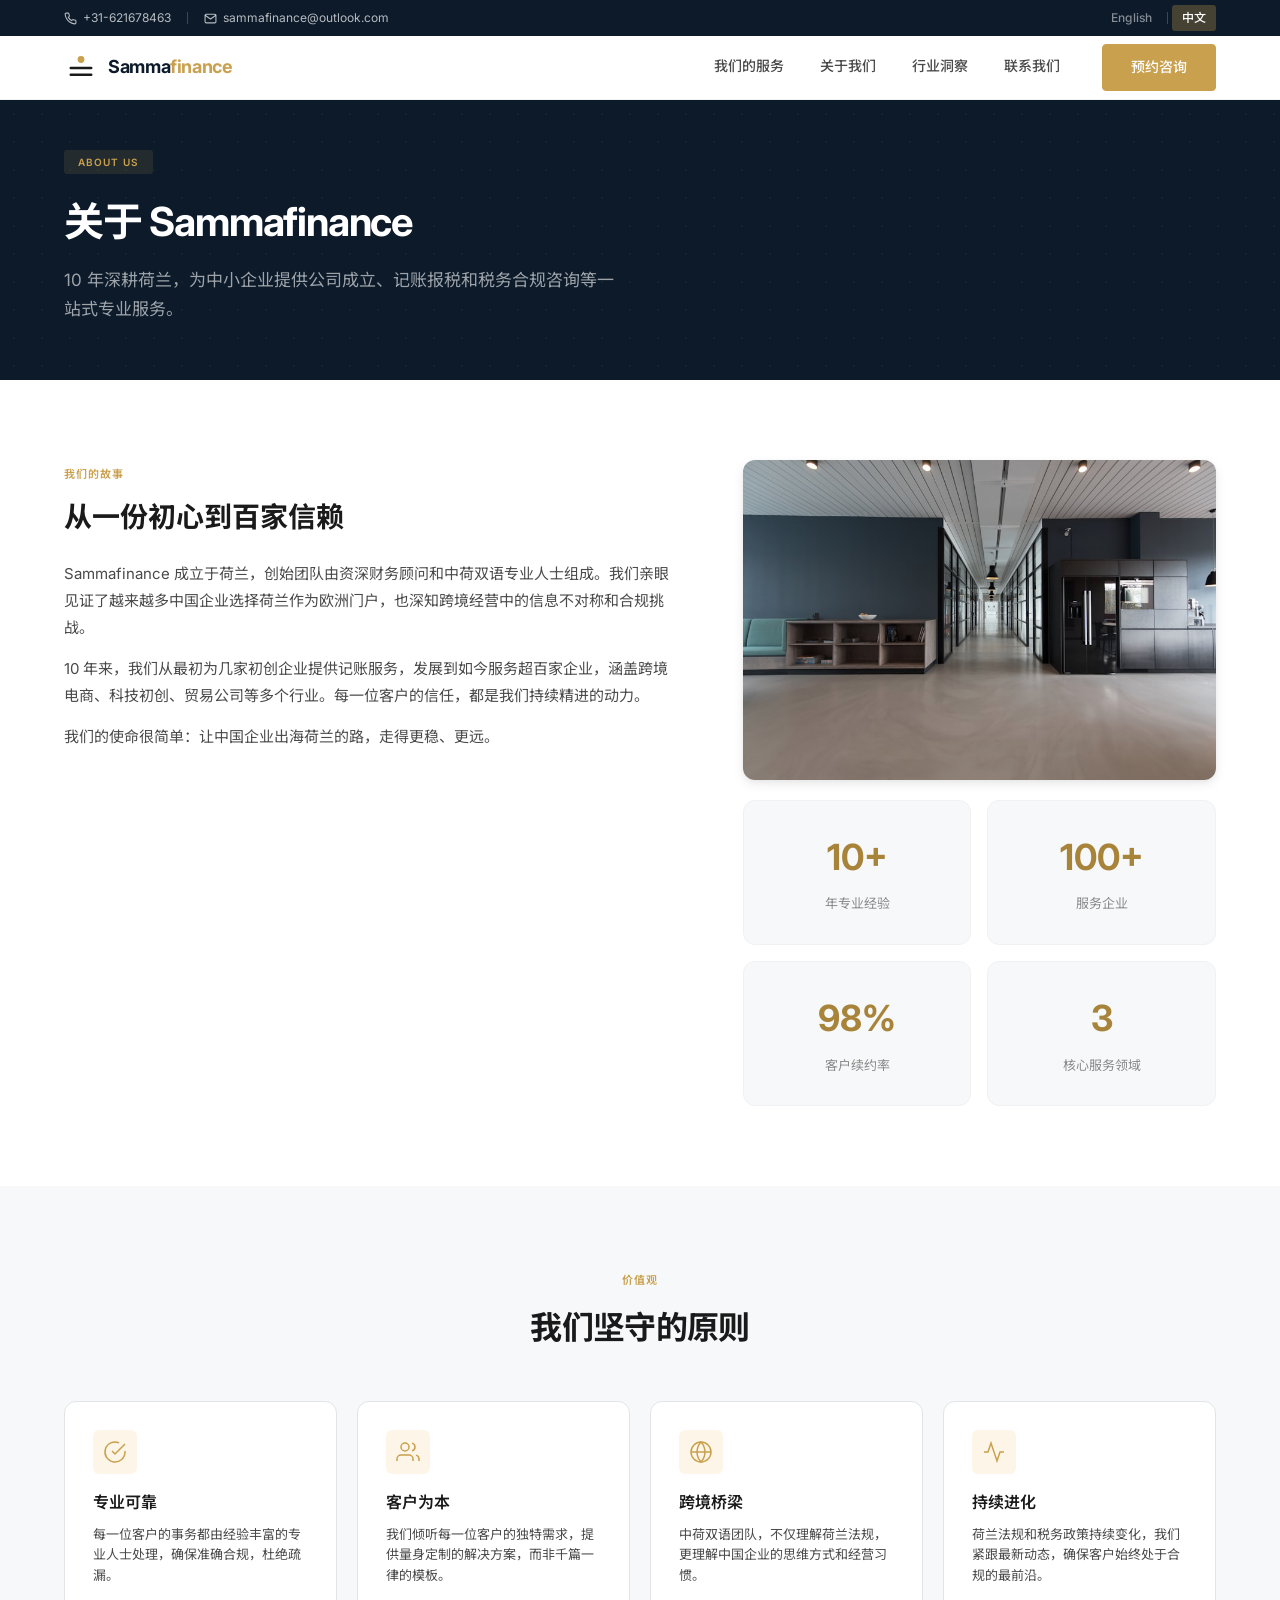
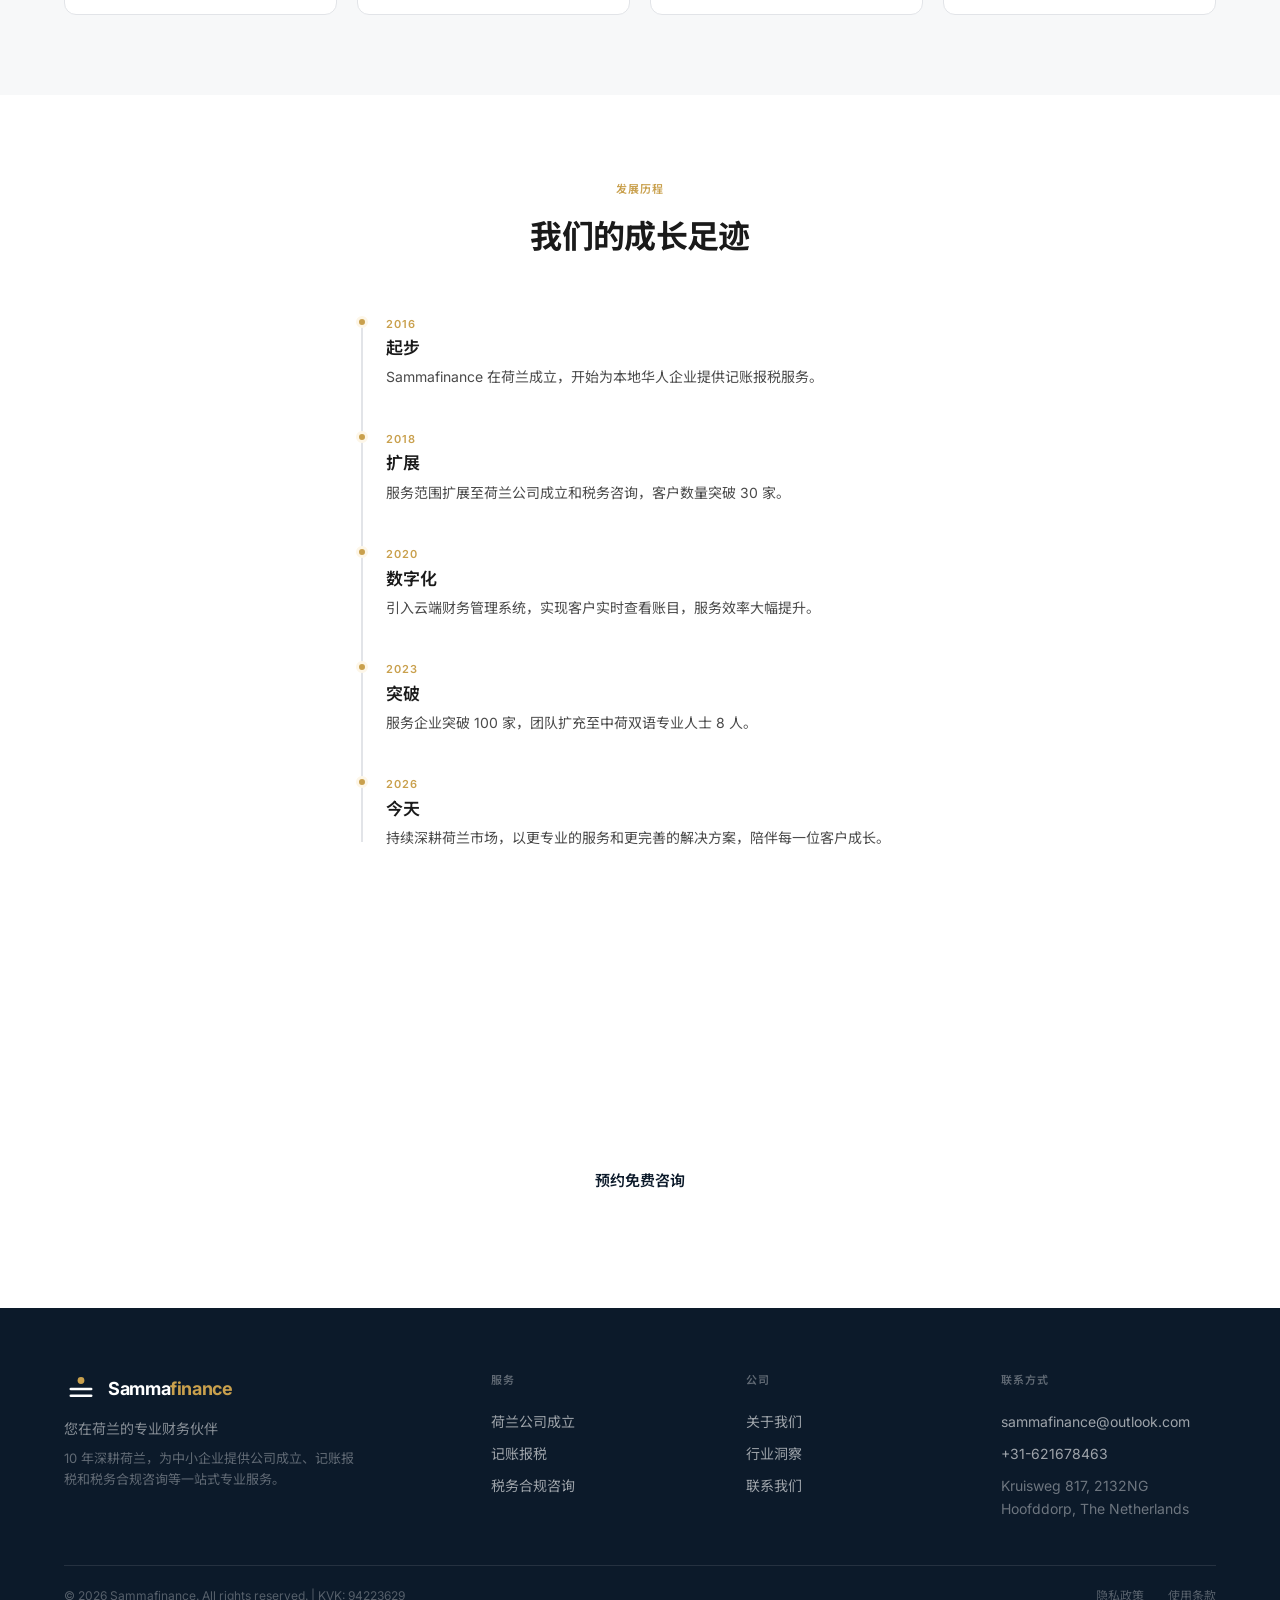
==== about.html @ e00fc2b6 "Sammafinance website v8 - brand site with bilingual support" ====
<!DOCTYPE html>
<html lang="zh-CN">
<head>
  <meta charset="UTF-8">
  <meta name="viewport" content="width=device-width, initial-scale=1.0">
  <title>关于我们 - Sammafinance</title>
  <meta name="description" content="Sammafinance 拥有超过10年荷兰财务服务经验，已服务超百家企业。">
  <link rel="stylesheet" href="style.css">
  <link rel="preconnect" href="https://fonts.googleapis.com">
  <link rel="preconnect" href="https://fonts.gstatic.com" crossorigin>
  <link href="https://fonts.googleapis.com/css2?family=Inter:wght@300;400;500;600;700&family=Noto+Sans+SC:wght@300;400;500;600;700&display=swap" rel="stylesheet">
  <meta data-i18n-title="about">
</head>
<body>

  <!-- Top Bar -->
  <div class="top-bar">
    <div class="container top-bar-inner">
      <div class="top-bar-left">
        <a href="tel:+31621678463"><svg width="13" height="13" viewBox="0 0 24 24" fill="none" stroke="currentColor" stroke-width="2"><path d="M22 16.92v3a2 2 0 0 1-2.18 2 19.79 19.79 0 0 1-8.63-3.07 19.5 19.5 0 0 1-6-6 19.79 19.79 0 0 1-3.07-8.67A2 2 0 0 1 4.11 2h3a2 2 0 0 1 2 1.72c.12.96.36 1.9.7 2.81a2 2 0 0 1-.45 2.11L8.09 9.91a16 16 0 0 0 6 6l1.27-1.27a2 2 0 0 1 2.11-.45c.91.34 1.85.58 2.81.7A2 2 0 0 1 22 16.92z"/></svg> +31-621678463</a>
        <span class="top-divider"></span>
        <a href="mailto:sammafinance@outlook.com"><svg width="13" height="13" viewBox="0 0 24 24" fill="none" stroke="currentColor" stroke-width="2"><path d="M4 4h16c1.1 0 2 .9 2 2v12c0 1.1-.9 2-2 2H4c-1.1 0-2-.9-2-2V6c0-1.1.9-2 2-2z"/><polyline points="22,6 12,13 2,6"/></svg> sammafinance@outlook.com</a>
      </div>
      <div class="top-bar-right"><a href="#" class="lang-switch" data-lang="en" data-i18n="top.lang.en">English</a><span class="top-divider"></span><a href="#" class="lang-switch" data-lang="zh" data-i18n="top.lang.zh">中文</a></div>
    </div>
  </div>

  <!-- Navigation -->
  <nav class="navbar" id="navbar">
    <div class="container nav-inner">
      <a href="index.html" class="logo"><span class="logo-mark"><svg viewBox="0 0 40 40" fill="none" xmlns="http://www.w3.org/2000/svg"><circle cx="20" cy="10" r="4" fill="#C9A04D"/><line x1="8" y1="20" x2="32" y2="20" stroke="#1A1A1A" stroke-width="3" stroke-linecap="round"/><line x1="8" y1="28" x2="32" y2="28" stroke="#1A1A1A" stroke-width="3" stroke-linecap="round"/></svg></span><span class="logo-name">Samma<span class="logo-accent">finance</span></span></a>
      <ul class="nav-menu" id="navMenu">
        <li class="nav-item has-mega">
          <a href="services.html" data-i18n="nav.services">我们的服务 <svg width="10" height="10" viewBox="0 0 24 24" fill="none" stroke="currentColor" stroke-width="3"><polyline points="6 9 12 15 18 9"/></svg></a>
          <div class="mega-menu">
            <div class="container mega-inner">
              <div class="mega-col"><h4 data-i18n="mega.core">核心服务</h4><a href="services.html#formation"><strong data-i18n="mega.formation">荷兰公司成立</strong><span data-i18n="mega.formation.sub">BV/NV 注册、KVK 登记</span></a><a href="services.html#accounting"><strong data-i18n="mega.accounting">记账报税</strong><span data-i18n="mega.accounting.sub">日常记账、增值税申报</span></a><a href="services.html#tax"><strong data-i18n="mega.tax">税务合规咨询</strong><span data-i18n="mega.tax.sub">税务优化、跨境规划</span></a></div>
              <div class="mega-col"><h4 data-i18n="mega.topics">热门专题</h4><a href="services.html#formation" data-i18n="mega.topic1">BV 公司注册全流程</a><a href="services.html#accounting" data-i18n="mega.topic2">荷兰 BTW 申报指南</a><a href="services.html#tax" data-i18n="mega.topic3">2026 税务政策速览</a></div>
              <div class="mega-featured"><span class="mega-badge" data-i18n="mega.badge">推荐</span><h5 data-i18n="mega.featured.title">荷兰创业税务指南 2026</h5><p data-i18n="mega.featured.desc">BV 公司首个财年的税务申报要点</p><a href="contact.html" class="mega-cta" data-i18n="mega.featured.cta">免费获取 →</a></div>
            </div>
          </div>
        </li>
        <li class="nav-item"><a href="about.html" data-i18n="nav.about">关于我们</a></li>
        <li class="nav-item"><a href="services.html#insights" data-i18n="nav.insights">行业洞察</a></li>
        <li class="nav-item"><a href="contact.html" data-i18n="nav.contact">联系我们</a></li>
      </ul>
      <div class="nav-actions">
        <a href="contact.html" class="btn btn-primary" data-i18n="nav.cta">预约咨询</a>
        <button class="mobile-toggle" id="mobileToggle" aria-label="菜单"><span></span><span></span><span></span></button>
      </div>
    </div>
  </nav>

  <!-- Page Hero -->
  <section class="page-hero">
    <div class="container">
      <span class="page-hero-tag" data-i18n="about.tag">About Us</span>
      <h1 data-i18n="about.title">关于 Sammafinance</h1>
      <p class="page-hero-desc" data-i18n="about.desc">10 年深耕荷兰，为中小企业提供公司成立、记账报税和税务合规咨询等一站式专业服务。</p>
    </div>
  </section>

  <!-- Story -->
  <section class="about-story">
    <div class="container">
      <div class="story-grid">
        <div class="story-content">
          <span class="section-label" data-i18n="about.story.label">我们的故事</span>
          <h2 data-i18n="about.story.title">从一份初心到百家信赖</h2>
          <p data-i18n="about.story.p1">Sammafinance 成立于荷兰，创始团队由资深财务顾问和中荷双语专业人士组成。我们亲眼见证了越来越多中国企业选择荷兰作为欧洲门户，也深知跨境经营中的信息不对称和合规挑战。</p>
          <p data-i18n="about.story.p2">10 年来，我们从最初为几家初创企业提供记账服务，发展到如今服务超百家企业，涵盖跨境电商、科技初创、贸易公司等多个行业。每一位客户的信任，都是我们持续精进的动力。</p>
          <p data-i18n="about.story.p3">我们的使命很简单：让中国企业出海荷兰的路，走得更稳、更远。</p>
        </div>
        <div class="story-visual">
          <div class="story-image">
            <img src="images/office-desk.jpg" alt="Sammafinance office">
          </div>
          <div class="story-numbers" style="margin-top: 20px;">
            <div class="number-card">
              <span class="number-value">10+</span>
              <span class="number-label" data-i18n="about.stat1">年专业经验</span>
            </div>
            <div class="number-card">
              <span class="number-value">100+</span>
              <span class="number-label" data-i18n="about.stat2">服务企业</span>
            </div>
            <div class="number-card">
              <span class="number-value">98%</span>
              <span class="number-label" data-i18n="about.stat3">客户续约率</span>
            </div>
            <div class="number-card">
              <span class="number-value">3</span>
              <span class="number-label" data-i18n="about.stat4">核心服务领域</span>
            </div>
          </div>
        </div>
      </div>
    </div>
  </section>

  <!-- Values -->
  <section class="values">
    <div class="container">
      <div class="section-header">
        <span class="section-label" data-i18n="about.val.label">价值观</span>
        <h2 data-i18n="about.val.title">我们坚守的原则</h2>
      </div>
      <div class="values-grid">
        <div class="value-card">
          <div class="value-icon">
            <svg width="24" height="24" viewBox="0 0 24 24" fill="none" stroke="currentColor" stroke-width="1.5"><path d="M22 11.08V12a10 10 0 1 1-5.93-9.14"/><polyline points="22 4 12 14.01 9 11.01"/></svg>
          </div>
          <h3 data-i18n="about.val.1.title">专业可靠</h3>
          <p data-i18n="about.val.1.desc">每一位客户的事务都由经验丰富的专业人士处理，确保准确合规，杜绝疏漏。</p>
        </div>
        <div class="value-card">
          <div class="value-icon">
            <svg width="24" height="24" viewBox="0 0 24 24" fill="none" stroke="currentColor" stroke-width="1.5"><path d="M17 21v-2a4 4 0 0 0-4-4H5a4 4 0 0 0-4 4v2"/><circle cx="9" cy="7" r="4"/><path d="M23 21v-2a4 4 0 0 0-3-3.87"/><path d="M16 3.13a4 4 0 0 1 0 7.75"/></svg>
          </div>
          <h3 data-i18n="about.val.2.title">客户为本</h3>
          <p data-i18n="about.val.2.desc">我们倾听每一位客户的独特需求，提供量身定制的解决方案，而非千篇一律的模板。</p>
        </div>
        <div class="value-card">
          <div class="value-icon">
            <svg width="24" height="24" viewBox="0 0 24 24" fill="none" stroke="currentColor" stroke-width="1.5"><circle cx="12" cy="12" r="10"/><line x1="2" y1="12" x2="22" y2="12"/><path d="M12 2a15.3 15.3 0 0 1 4 10 15.3 15.3 0 0 1-4 10 15.3 15.3 0 0 1-4-10 15.3 15.3 0 0 1 4-10z"/></svg>
          </div>
          <h3 data-i18n="about.val.3.title">跨境桥梁</h3>
          <p data-i18n="about.val.3.desc">中荷双语团队，不仅理解荷兰法规，更理解中国企业的思维方式和经营习惯。</p>
        </div>
        <div class="value-card">
          <div class="value-icon">
            <svg width="24" height="24" viewBox="0 0 24 24" fill="none" stroke="currentColor" stroke-width="1.5"><polyline points="22 12 18 12 15 21 9 3 6 12 2 12"/></svg>
          </div>
          <h3 data-i18n="about.val.4.title">持续进化</h3>
          <p data-i18n="about.val.4.desc">荷兰法规和税务政策持续变化，我们紧跟最新动态，确保客户始终处于合规的最前沿。</p>
        </div>
      </div>
    </div>
  </section>

  <!-- Timeline -->
  <section class="timeline-section">
    <div class="container">
      <div class="section-header">
        <span class="section-label" data-i18n="about.tl.label">发展历程</span>
        <h2 data-i18n="about.tl.title">我们的成长足迹</h2>
      </div>
      <div class="timeline">
        <div class="timeline-item">
          <div class="timeline-dot"></div>
          <div class="timeline-content">
            <span class="timeline-year">2016</span>
            <h3 data-i18n="about.tl.1.title">起步</h3>
            <p data-i18n="about.tl.1.desc">Sammafinance 在荷兰成立，开始为本地华人企业提供记账报税服务。</p>
          </div>
        </div>
        <div class="timeline-item">
          <div class="timeline-dot"></div>
          <div class="timeline-content">
            <span class="timeline-year">2018</span>
            <h3 data-i18n="about.tl.2.title">扩展</h3>
            <p data-i18n="about.tl.2.desc">服务范围扩展至荷兰公司成立和税务咨询，客户数量突破 30 家。</p>
          </div>
        </div>
        <div class="timeline-item">
          <div class="timeline-dot"></div>
          <div class="timeline-content">
            <span class="timeline-year">2020</span>
            <h3 data-i18n="about.tl.3.title">数字化</h3>
            <p data-i18n="about.tl.3.desc">引入云端财务管理系统，实现客户实时查看账目，服务效率大幅提升。</p>
          </div>
        </div>
        <div class="timeline-item">
          <div class="timeline-dot"></div>
          <div class="timeline-content">
            <span class="timeline-year">2023</span>
            <h3 data-i18n="about.tl.4.title">突破</h3>
            <p data-i18n="about.tl.4.desc">服务企业突破 100 家，团队扩充至中荷双语专业人士 8 人。</p>
          </div>
        </div>
        <div class="timeline-item">
          <div class="timeline-dot"></div>
          <div class="timeline-content">
            <span class="timeline-year">2026</span>
            <h3 data-i18n="about.tl.5.title">今天</h3>
            <p data-i18n="about.tl.5.desc">持续深耕荷兰市场，以更专业的服务和更完善的解决方案，陪伴每一位客户成长。</p>
          </div>
        </div>
      </div>
    </div>
  </section>

  <!-- CTA -->
  <section class="cta-section">
    <div class="container">
      <div class="cta-inner">
        <div class="cta-content">
          <h2 data-i18n="about.cta.title">想更深入了解我们？</h2>
          <p data-i18n="about.cta.desc">预约一次免费咨询，让我们面对面交流您的需求。</p>
          <div class="cta-actions">
            <a href="contact.html" class="btn btn-white btn-lg" data-i18n="about.cta.btn">预约免费咨询</a>
          </div>
        </div>
      </div>
    </div>
  </section>

  <!-- Footer -->
  <footer class="footer">
    <div class="container">
      <div class="footer-top">
        <div class="ft-brand"><a href="index.html" class="logo"><span class="logo-mark"><svg viewBox="0 0 40 40" fill="none" xmlns="http://www.w3.org/2000/svg"><circle cx="20" cy="10" r="4" fill="#C9A04D"/><line x1="8" y1="20" x2="32" y2="20" stroke="#fff" stroke-width="3" stroke-linecap="round"/><line x1="8" y1="28" x2="32" y2="28" stroke="#fff" stroke-width="3" stroke-linecap="round"/></svg></span><span class="logo-name">Samma<span class="logo-accent">finance</span></span></a><p class="ft-tagline" data-i18n="ft.tagline">您在荷兰的专业财务伙伴</p><p class="ft-desc" data-i18n="ft.desc">10 年深耕荷兰，为中小企业提供公司成立、记账报税和税务合规咨询等一站式专业服务。</p></div>
        <div class="ft-links"><h4 data-i18n="ft.services">服务</h4><a href="services.html#formation" data-i18n="ft.formation">荷兰公司成立</a><a href="services.html#accounting" data-i18n="ft.accounting">记账报税</a><a href="services.html#tax" data-i18n="ft.tax">税务合规咨询</a></div>
        <div class="ft-links"><h4 data-i18n="ft.company">公司</h4><a href="about.html" data-i18n="ft.about">关于我们</a><a href="services.html#insights" data-i18n="ft.insights">行业洞察</a><a href="contact.html" data-i18n="ft.contactus">联系我们</a></div>
        <div class="ft-links"><h4 data-i18n="ft.contact">联系方式</h4><a href="mailto:sammafinance@outlook.com">sammafinance@outlook.com</a><a href="tel:+31621678463">+31-621678463</a><span class="ft-office">Kruisweg 817, 2132NG<br>Hoofddorp, The Netherlands</span></div>
      </div>
      <div class="footer-bottom"><p>&copy; 2026 Sammafinance. All rights reserved. | KVK: 94223629</p><div class="fb-legal"><a href="#" data-i18n="ft.privacy">隐私政策</a><a href="#" data-i18n="ft.terms">使用条款</a></div></div>
    </div>
  </footer>
  <script src="main.js"></script>
</body>
</html>
---- style.css ----
/* ========================================
   Sammafinance — Premium Brand Site
   Design: Deloitte-inspired + Real Imagery
   ======================================== */

/* === Reset & Base === */
*, *::before, *::after { margin: 0; padding: 0; box-sizing: border-box; }

:root {
  --gold: #C9A04D;
  --gold-dark: #A8843A;
  --gold-deep: #2A1F0D;
  --gold-light: #FDF6E8;
  --navy: #0C1A2A;
  --navy-light: #1A2D42;
  --text: #1A1A1A;
  --text-2: #4A4A4A;
  --text-3: #8A8A8A;
  --bg: #FFFFFF;
  --bg-2: #F7F8F9;
  --bg-3: #EEF0F2;
  --border: #E2E4E8;
  --border-light: #F0F1F3;
  --radius-sm: 4px;
  --radius-md: 6px;
  --radius-lg: 12px;
  --radius-xl: 16px;
  --font: 'Inter', 'Noto Sans SC', -apple-system, BlinkMacSystemFont, sans-serif;
  --shadow-card: 0 1px 3px rgba(0,0,0,0.06), 0 1px 2px rgba(0,0,0,0.04);
  --shadow-elevated: 0 4px 12px rgba(0,0,0,0.08), 0 2px 4px rgba(0,0,0,0.04);
  --shadow-deep: 0 10px 30px rgba(0,0,0,0.1), 0 4px 8px rgba(0,0,0,0.05);
}

html { scroll-behavior: smooth; }

body {
  font-family: var(--font);
  color: var(--text);
  background: var(--bg);
  line-height: 1.6;
  -webkit-font-smoothing: antialiased;
  -moz-osx-font-smoothing: grayscale;
}

img { max-width: 100%; display: block; }
a { color: inherit; text-decoration: none; }
ul { list-style: none; }

.container { max-width: 1200px; margin: 0 auto; padding: 0 24px; }

/* === Buttons === */
.btn {
  display: inline-flex; align-items: center; justify-content: center; gap: 8px;
  font-family: var(--font); font-size: 14px; font-weight: 500;
  padding: 11px 28px; border-radius: var(--radius-sm);
  border: 1.5px solid transparent; cursor: pointer;
  transition: all 0.2s ease; white-space: nowrap;
}
.btn-primary { background: var(--gold); color: #fff; border-color: var(--gold); }
.btn-primary:hover { background: var(--gold-dark); border-color: var(--gold-dark); }
.btn-outline { background: transparent; color: var(--text); border-color: var(--border); }
.btn-outline:hover { border-color: var(--text-3); background: var(--bg-2); }
.btn-white { background: #fff; color: var(--navy); border-color: #fff; font-weight: 600; }
.btn-white:hover { background: var(--bg-2); }
.btn-ghost { background: transparent; color: #fff; border-color: rgba(255,255,255,0.35); }
.btn-ghost:hover { border-color: #fff; background: rgba(255,255,255,0.1); }
.btn-lg { padding: 14px 36px; font-size: 15px; }

/* === Top Bar === */
.top-bar {
  background: var(--navy);
  color: rgba(255,255,255,0.7);
  font-size: 12px;
  height: 36px;
}
.top-bar-inner {
  display: flex; align-items: center; justify-content: space-between; height: 100%;
}
.top-bar-left { display: flex; align-items: center; gap: 16px; }
.top-bar-left a { display: flex; align-items: center; gap: 6px; color: rgba(255,255,255,0.7); transition: color 0.2s; }
.top-bar-left a:hover { color: #fff; }
.top-divider { display: inline-block; width: 1px; height: 12px; background: rgba(255,255,255,0.2); }
.top-bar-right { display: flex; align-items: center; gap: 4px; }
.top-bar-right a { color: rgba(255,255,255,0.5); transition: color 0.2s, background 0.2s; padding: 3px 10px; border-radius: 3px; font-weight: 500; }
.top-bar-right a:hover, .top-bar-right a.active { color: #fff; }
.top-bar-right a.active { background: rgba(201,160,77,0.3); }
.top-bar-right a.lang-switch { cursor: pointer; font-size: 12px; letter-spacing: 0.02em; }

/* === Navbar === */
.navbar {
  background: #fff;
  border-bottom: 1px solid var(--border-light);
  height: 64px;
  position: sticky;
  top: 0;
  z-index: 100;
  transition: box-shadow 0.3s;
}
.navbar.scrolled { box-shadow: var(--shadow-elevated); }
.nav-inner { display: flex; align-items: center; height: 100%; }

.logo { display: flex; align-items: center; gap: 10px; margin-right: 40px; flex-shrink: 0; }
.logo-mark {
  width: 34px; height: 34px; display: flex; align-items: center; justify-content: center;
  flex-shrink: 0;
}
.logo-mark svg { width: 100%; height: 100%; }
.logo-name { font-size: 18px; font-weight: 700; color: var(--navy); letter-spacing: -0.02em; }
.logo-accent { color: var(--gold); }

.nav-menu { display: flex; align-items: center; gap: 0; margin-left: auto; }
.nav-item { position: relative; }
.nav-item > a {
  display: flex; align-items: center; gap: 4px;
  padding: 0 18px; height: 64px; font-size: 14px; font-weight: 500;
  color: var(--text-2); transition: color 0.2s; border-bottom: 2px solid transparent;
}
.nav-item > a:hover { color: var(--text); border-bottom-color: var(--gold); }
.nav-item > a svg { margin-top: 1px; }

/* Mega Menu */
.mega-menu {
  position: absolute; top: 64px; left: 0; right: 0;
  background: #fff; border-top: 1px solid var(--border-light);
  box-shadow: var(--shadow-deep);
  opacity: 0; visibility: hidden; transform: translateY(-4px);
  transition: all 0.2s ease;
  z-index: 200;
}
.nav-item.has-mega:hover .mega-menu,
.nav-item.has-mega:focus-within .mega-menu {
  opacity: 1; visibility: visible; transform: translateY(0);
}
.mega-inner { display: flex; gap: 0; padding: 32px 0; }
.mega-col { flex: 1; padding: 0 32px; border-right: 1px solid var(--border-light); }
.mega-col:last-of-type { border-right: none; }
.mega-col h4 { font-size: 11px; font-weight: 600; text-transform: uppercase; letter-spacing: 0.08em; color: var(--text-3); margin-bottom: 16px; }
.mega-col a { display: block; padding: 6px 0; color: var(--text-2); font-size: 14px; transition: color 0.2s; }
.mega-col a:hover { color: var(--gold); }
.mega-col a strong { display: block; font-weight: 600; color: var(--text); margin-bottom: 2px; }
.mega-col a span { font-size: 12px; color: var(--text-3); }
.mega-featured {
  flex: 0 0 300px; padding: 24px 32px;
  background: var(--bg-2); border-radius: var(--radius-lg);
  margin: 0 24px;
}
.mega-badge {
  display: inline-block; font-size: 10px; font-weight: 600; text-transform: uppercase;
  letter-spacing: 0.08em; color: var(--gold); background: var(--gold-light);
  padding: 3px 10px; border-radius: 3px; margin-bottom: 12px;
}
.mega-featured h5 { font-size: 15px; font-weight: 600; margin-bottom: 6px; }
.mega-featured p { font-size: 13px; color: var(--text-3); margin-bottom: 12px; line-height: 1.5; }
.mega-cta { font-size: 13px; font-weight: 600; color: var(--gold); }
.mega-cta:hover { color: var(--gold-dark); }

.nav-actions { display: flex; align-items: center; gap: 12px; margin-left: 24px; }
.nav-search {
  background: none; border: none; cursor: pointer; color: var(--text-3);
  padding: 4px; transition: color 0.2s;
}
.nav-search:hover { color: var(--text); }

.mobile-toggle { display: none; background: none; border: none; cursor: pointer; padding: 4px; }
.mobile-toggle span { display: block; width: 22px; height: 2px; background: var(--text); border-radius: 1px; margin: 5px 0; transition: 0.3s; }

/* === Hero with Real Image === */
.hero {
  position: relative; color: #fff; overflow: hidden;
  min-height: 640px;
}
.hero-bg { position: absolute; inset: 0; }
.hero-bg-img {
  position: absolute; inset: 0;
  width: 100%; height: 100%;
  object-fit: cover;
  object-position: center;
}
.hero-overlay {
  position: absolute; inset: 0;
  background: linear-gradient(135deg, rgba(12,26,42,0.92) 0%, rgba(42,31,13,0.88) 100%);
}
.hero-pattern {
  position: absolute; inset: 0;
  background-image: radial-gradient(rgba(201,160,77,0.06) 1px, transparent 1px);
  background-size: 32px 32px;
}

.hero-inner {
  position: relative; z-index: 2;
  display: grid; grid-template-columns: 1fr 340px; gap: 60px; align-items: center;
  padding: 100px 0 80px;
}
.hero-tag {
  display: inline-flex; align-items: center; gap: 8px;
  font-size: 13px; font-weight: 500; color: rgba(255,255,255,0.7);
  margin-bottom: 24px; letter-spacing: 0.02em;
}
.hero-tag-dot { width: 8px; height: 8px; background: var(--gold); border-radius: 50%; }
.hero h1 { font-size: 48px; font-weight: 700; line-height: 1.15; letter-spacing: -0.03em; margin-bottom: 20px; }
.hero-highlight { color: var(--gold); }
.hero-desc { font-size: 17px; color: rgba(255,255,255,0.7); line-height: 1.75; margin-bottom: 36px; max-width: 540px; }
.hero-cta { display: flex; gap: 14px; }

.hero-stats-card {
  background: rgba(255,255,255,0.06); border: 1px solid rgba(255,255,255,0.1);
  border-radius: var(--radius-lg); padding: 32px;
  backdrop-filter: blur(12px);
}
.hsc-item { text-align: center; padding: 16px 0; }
.hsc-number { display: block; font-size: 42px; font-weight: 700; color: var(--gold); line-height: 1; }
.hsc-suffix { font-size: 24px; font-weight: 500; }
.hsc-label { font-size: 13px; color: rgba(255,255,255,0.5); margin-top: 6px; display: block; }
.hsc-divider { height: 1px; background: rgba(255,255,255,0.08); }

.hero-bottom {
  position: relative; z-index: 2;
  background: rgba(255,255,255,0.04); border-top: 1px solid rgba(255,255,255,0.08);
}
.hero-bottom-inner {
  display: flex; align-items: center; gap: 24px;
  padding: 14px 0; font-size: 13px; color: rgba(255,255,255,0.4);
}
.hero-bottom-inner a {
  color: rgba(255,255,255,0.6); transition: color 0.2s; font-weight: 500;
}
.hero-bottom-inner a:hover { color: var(--gold); }

/* === Trust Bar (Direct, Not Intermediary) === */
.trust-bar {
  background: var(--navy);
  padding: 0;
  border-bottom: 1px solid rgba(201,160,77,0.15);
}
.trust-bar-inner {
  display: flex;
  align-items: center;
  justify-content: space-between;
  padding: 22px 0;
  gap: 0;
}
.tb-item {
  display: flex;
  align-items: center;
  gap: 12px;
  flex: 1;
}
.tb-icon {
  width: 42px; height: 42px;
  background: rgba(201,160,77,0.12);
  color: var(--gold);
  border-radius: var(--radius-md);
  display: flex; align-items: center; justify-content: center;
  flex-shrink: 0;
}
.tb-text strong {
  display: block;
  font-size: 14px;
  font-weight: 600;
  color: #fff;
  margin-bottom: 2px;
}
.tb-text span {
  font-size: 12px;
  color: rgba(255,255,255,0.45);
  line-height: 1.4;
}
.tb-divider {
  width: 1px;
  height: 36px;
  background: rgba(255,255,255,0.08);
  flex-shrink: 0;
  margin: 0 12px;
}

/* === Brand Statement === */
.brand-statement { padding: 72px 0; border-bottom: 1px solid var(--border-light); }
.brand-statement .container { display: grid; grid-template-columns: 1fr 1fr; gap: 60px; align-items: center; }
.bs-inner { max-width: 540px; }
.bs-inner h2 { font-size: 28px; font-weight: 600; letter-spacing: -0.02em; margin-bottom: 16px; }
.bs-inner p { font-size: 16px; color: var(--text-2); line-height: 1.8; margin-bottom: 24px; }
.bs-links { display: flex; gap: 32px; }
.bs-links a { font-size: 14px; font-weight: 600; color: var(--gold); transition: color 0.2s; }
.bs-links a:hover { color: var(--gold-dark); }
.bs-scene {
  border-radius: var(--radius-xl);
  overflow: hidden;
  box-shadow: var(--shadow-deep);
  position: relative;
}
.bs-scene-img {
  width: 100%;
  height: 380px;
  object-fit: cover;
  transition: transform 0.6s ease;
}
.bs-scene:hover .bs-scene-img { transform: scale(1.03); }
.bs-scene-caption {
  position: absolute;
  bottom: 0; left: 0; right: 0;
  padding: 16px 24px;
  background: linear-gradient(to top, rgba(0,0,0,0.6) 0%, transparent 100%);
  color: rgba(255,255,255,0.8);
  font-size: 13px;
  font-weight: 500;
  letter-spacing: 0.02em;
}

/* === Section Headers === */
.section-header { text-align: center; max-width: 580px; margin: 0 auto 48px; }
.section-label {
  display: inline-block; font-size: 11px; font-weight: 600; text-transform: uppercase;
  letter-spacing: 0.1em; color: var(--gold); margin-bottom: 12px;
}
.section-header h2 { font-size: 32px; font-weight: 700; letter-spacing: -0.02em; margin-bottom: 10px; }
.section-header p { font-size: 15px; color: var(--text-2); }

/* === Services with Real Images === */
.services { padding: 80px 0; }
.services-grid { display: grid; grid-template-columns: repeat(3, 1fr); gap: 24px; }
.svc-card {
  background: #fff; border: 1px solid var(--border); border-radius: var(--radius-lg);
  overflow: hidden; transition: all 0.3s ease; display: block;
}
.svc-card:hover { box-shadow: var(--shadow-elevated); transform: translateY(-3px); border-color: transparent; }
.svc-img {
  height: 200px; position: relative; overflow: hidden;
}
.svc-img img {
  width: 100%; height: 100%;
  object-fit: cover;
  transition: transform 0.5s ease;
}
.svc-card:hover .svc-img img { transform: scale(1.05); }
.svc-img-overlay {
  position: absolute; inset: 0;
  background: linear-gradient(to bottom, rgba(0,0,0,0.1) 0%, rgba(0,0,0,0.3) 100%);
}
.svc-body { padding: 28px; }
.svc-tag {
  display: inline-block; font-size: 10px; font-weight: 600; text-transform: uppercase;
  letter-spacing: 0.08em; color: var(--gold); background: var(--gold-light);
  padding: 3px 10px; border-radius: 3px; margin-bottom: 12px;
}
.svc-body h3 { font-size: 20px; font-weight: 600; margin-bottom: 10px; }
.svc-body p { font-size: 14px; color: var(--text-2); line-height: 1.7; margin-bottom: 16px; }
.svc-link { font-size: 14px; font-weight: 600; color: var(--gold); }
.svc-link:hover { color: var(--gold-dark); }
.services-more { text-align: center; margin-top: 40px; }

/* === Insights with Real Images === */
.insights { padding: 80px 0; background: var(--bg-2); }
.insights-grid { display: grid; grid-template-columns: 1fr 1fr; gap: 24px; }
.insight-card {
  background: #fff; border: 1px solid var(--border); border-radius: var(--radius-lg);
  overflow: hidden; transition: all 0.3s ease; display: block;
}
.insight-card:hover { box-shadow: var(--shadow-elevated); }
.insight-large { grid-column: span 2; display: grid; grid-template-columns: 1fr 1fr; }
.insight-img {
  height: 220px; position: relative; overflow: hidden;
}
.insight-img img {
  width: 100%; height: 100%;
  object-fit: cover;
  transition: transform 0.5s ease;
}
.insight-card:hover .insight-img img { transform: scale(1.03); }
.insight-large .insight-img { height: 100%; min-height: 280px; }
.insight-badge {
  position: absolute; top: 24px; left: 24px;
  display: inline-block; font-size: 10px; font-weight: 600; text-transform: uppercase;
  letter-spacing: 0.06em; color: #fff; background: rgba(0,0,0,0.4);
  padding: 4px 12px; border-radius: 3px; backdrop-filter: blur(4px);
}
.insight-body { padding: 24px; }
.insight-large .insight-body { padding: 32px; display: flex; flex-direction: column; justify-content: center; }
.insight-meta { display: flex; align-items: center; gap: 12px; margin-bottom: 10px; font-size: 12px; color: var(--text-3); }
.insight-type {
  font-weight: 600; text-transform: uppercase; letter-spacing: 0.06em;
  color: var(--gold); background: var(--gold-light); padding: 2px 8px; border-radius: 3px; font-size: 10px;
}
.insight-body h3 { font-size: 18px; font-weight: 600; margin-bottom: 8px; line-height: 1.4; }
.insight-large .insight-body h3 { font-size: 22px; }
.insight-body h3 a { color: var(--text); transition: color 0.2s; }
.insight-body h3 a:hover { color: var(--gold); }
.insight-body p { font-size: 14px; color: var(--text-2); line-height: 1.6; margin-bottom: 14px; }
.insight-link { font-size: 13px; font-weight: 600; color: var(--gold); }
.insight-link:hover { color: var(--gold-dark); }
.insights-more { text-align: center; margin-top: 40px; }

/* === Cases === */
.cases { padding: 80px 0; }
.cases-carousel { position: relative; }
.case-slide { display: none; }
.case-slide.active { display: block; }
.case-inner {
  display: grid; grid-template-columns: 1.2fr 1fr; gap: 60px; align-items: center;
  background: var(--bg-2); border-radius: var(--radius-xl); padding: 48px;
}
.case-industry {
  display: inline-block; font-size: 10px; font-weight: 600; text-transform: uppercase;
  letter-spacing: 0.08em; color: var(--gold); background: var(--gold-light);
  padding: 4px 14px; border-radius: 3px; margin-bottom: 16px;
}
.case-content h3 { font-size: 26px; font-weight: 600; margin-bottom: 14px; line-height: 1.35; }
.case-content p { font-size: 15px; color: var(--text-2); line-height: 1.7; margin-bottom: 20px; }
.case-tags { display: flex; gap: 8px; flex-wrap: wrap; }
.case-tags span {
  font-size: 12px; font-weight: 500; color: var(--text-2); background: #fff;
  border: 1px solid var(--border); padding: 4px 14px; border-radius: 20px;
}
.case-stat-grid { display: grid; grid-template-columns: 1fr 1fr 1fr; gap: 20px; }
.case-stat {
  background: #fff; border: 1px solid var(--border); border-radius: var(--radius-lg);
  padding: 28px 20px; text-align: center;
}
.case-stat-value { display: block; font-size: 32px; font-weight: 700; color: var(--gold-dark); line-height: 1; margin-bottom: 6px; }
.case-stat-label { font-size: 12px; color: var(--text-3); }
.cases-nav { display: flex; justify-content: center; gap: 10px; margin-top: 28px; }
.case-dot {
  width: 10px; height: 10px; border-radius: 50%; border: none;
  background: var(--border); cursor: pointer; transition: all 0.2s;
}
.case-dot.active { background: var(--gold); width: 28px; border-radius: 5px; }

/* === Why with Image === */
.why { padding: 80px 0; background: var(--bg-2); }
.why-grid { display: grid; grid-template-columns: 1fr 1fr; gap: 60px; align-items: start; }
.why-content .section-label { margin-bottom: 12px; }
.why-content h2 { font-size: 32px; font-weight: 700; letter-spacing: -0.02em; margin-bottom: 14px; }
.why-desc { font-size: 16px; color: var(--text-2); line-height: 1.7; margin-bottom: 32px; }
.why-image {
  border-radius: var(--radius-lg);
  overflow: hidden;
  box-shadow: var(--shadow-elevated);
}
.why-image img {
  width: 100%;
  height: 240px;
  object-fit: cover;
}
.why-features { display: grid; grid-template-columns: 1fr 1fr; gap: 16px; }
.wf-card {
  background: #fff; border: 1px solid var(--border); border-radius: var(--radius-lg);
  padding: 24px; transition: all 0.3s ease;
}
.wf-card:hover { box-shadow: var(--shadow-elevated); border-color: transparent; }
.wf-icon {
  width: 42px; height: 42px; background: var(--gold-light); color: var(--gold);
  border-radius: var(--radius-md); display: flex; align-items: center; justify-content: center;
  margin-bottom: 14px;
}
.wf-card h4 { font-size: 15px; font-weight: 600; margin-bottom: 6px; }
.wf-card p { font-size: 13px; color: var(--text-2); line-height: 1.6; }

/* === CTA with Background Image === */
.cta-section {
  padding: 100px 0;
  position: relative;
  color: #fff;
  overflow: hidden;
}
.cta-bg {
  position: absolute; inset: 0;
}
.cta-bg-img {
  position: absolute; inset: 0;
  width: 100%; height: 100%;
  object-fit: cover;
}
.cta-bg-overlay {
  position: absolute; inset: 0;
  background: linear-gradient(135deg, rgba(12,26,42,0.92) 0%, rgba(42,31,13,0.88) 100%);
}
.cta-inner { position: relative; z-index: 2; max-width: 640px; margin: 0 auto; text-align: center; }
.cta-content h2 { font-size: 32px; font-weight: 700; margin-bottom: 14px; }
.cta-content p { font-size: 16px; color: rgba(255,255,255,0.7); margin-bottom: 32px; line-height: 1.7; }
.cta-actions { display: flex; justify-content: center; gap: 14px; }

/* === Footer === */
.footer { background: var(--navy); color: #fff; padding: 64px 0 0; }
.footer-top {
  display: grid; grid-template-columns: 1.8fr 1fr 1fr 1fr; gap: 40px;
  padding-bottom: 40px; border-bottom: 1px solid rgba(255,255,255,0.1);
}
.ft-brand .logo { margin-bottom: 12px; }
.ft-brand .logo-mark svg circle { fill: #C9A04D; }
.ft-brand .logo-mark svg line { stroke: #fff; }
.ft-brand .logo-name { color: #fff; }
.ft-brand .logo-accent { color: var(--gold); }
.ft-tagline { font-size: 14px; color: rgba(255,255,255,0.5); margin-bottom: 8px; }
.ft-desc { font-size: 13px; color: rgba(255,255,255,0.35); line-height: 1.6; max-width: 300px; }
.ft-links h4 {
  font-size: 11px; font-weight: 600; text-transform: uppercase; letter-spacing: 0.08em;
  color: rgba(255,255,255,0.35); margin-bottom: 16px;
}
.ft-links a { display: block; font-size: 14px; color: rgba(255,255,255,0.6); padding: 5px 0; transition: color 0.2s; }
.ft-links a:hover { color: #fff; }
.ft-office { font-size: 14px; color: rgba(255,255,255,0.4); padding: 5px 0; display: block; }
.footer-bottom {
  display: flex; justify-content: space-between; align-items: center;
  padding: 20px 0; font-size: 12px; color: rgba(255,255,255,0.3);
}
.fb-legal { display: flex; gap: 24px; }
.fb-legal a { color: rgba(255,255,255,0.3); transition: color 0.2s; }
.fb-legal a:hover { color: rgba(255,255,255,0.6); }

/* ==================================
   PAGE: About
   ================================== */
.page-hero {
  background: var(--navy); color: #fff; padding: 48px 0 56px;
  position: relative; overflow: hidden;
}
.page-hero::before {
  content: ''; position: absolute; inset: 0;
  background-image: radial-gradient(rgba(201,160,77,0.06) 1px, transparent 1px);
  background-size: 28px 28px;
}
.page-hero .container { position: relative; z-index: 2; }
.page-hero-tag {
  display: inline-block; font-size: 10px; font-weight: 600; text-transform: uppercase;
  letter-spacing: 0.1em; color: var(--gold); background: rgba(201,160,77,0.12);
  padding: 4px 14px; border-radius: 3px; margin-bottom: 16px;
}
.page-hero h1 { font-size: 40px; font-weight: 700; letter-spacing: -0.03em; margin-bottom: 12px; }
.page-hero-desc { font-size: 17px; color: rgba(255,255,255,0.6); max-width: 560px; line-height: 1.7; }

/* Story */
.about-story { padding: 80px 0; }
.story-grid { display: grid; grid-template-columns: 1.3fr 1fr; gap: 64px; align-items: start; }
.story-content h2 { font-size: 28px; font-weight: 700; margin-bottom: 20px; }
.story-content p { font-size: 15px; color: var(--text-2); line-height: 1.8; margin-bottom: 14px; }
.story-image {
  border-radius: var(--radius-lg);
  overflow: hidden;
  box-shadow: var(--shadow-elevated);
}
.story-image img {
  width: 100%;
  height: 320px;
  object-fit: cover;
}
.story-numbers { display: grid; grid-template-columns: 1fr 1fr; gap: 16px; }
.number-card {
  background: var(--bg-2); border: 1px solid var(--border-light);
  border-radius: var(--radius-lg); padding: 28px; text-align: center;
}
.number-value { display: block; font-size: 36px; font-weight: 700; color: var(--gold-dark); margin-bottom: 4px; }
.number-label { font-size: 13px; color: var(--text-3); }

/* Values */
.values { padding: 80px 0; background: var(--bg-2); }
.values-grid { display: grid; grid-template-columns: repeat(4, 1fr); gap: 20px; }
.value-card {
  background: #fff; border: 1px solid var(--border); border-radius: var(--radius-lg);
  padding: 28px; transition: all 0.3s ease;
}
.value-card:hover { box-shadow: var(--shadow-elevated); border-color: transparent; transform: translateY(-2px); }
.value-icon {
  width: 44px; height: 44px; background: var(--gold-light); color: var(--gold);
  border-radius: var(--radius-md); display: flex; align-items: center; justify-content: center;
  margin-bottom: 16px;
}
.value-card h3 { font-size: 16px; font-weight: 600; margin-bottom: 8px; }
.value-card p { font-size: 13px; color: var(--text-2); line-height: 1.6; }

/* Timeline */
.timeline-section { padding: 80px 0; }
.timeline { max-width: 580px; margin: 0 auto; padding-left: 36px; position: relative; }
.timeline::before { content: ''; position: absolute; left: 11px; top: 8px; bottom: 8px; width: 2px; background: var(--border); }
.timeline-item { position: relative; margin-bottom: 36px; }
.timeline-item:last-child { margin-bottom: 0; }
.timeline-dot {
  position: absolute; left: -30px; top: 6px; width: 12px; height: 12px;
  background: var(--gold); border: 3px solid var(--gold-light); border-radius: 50%;
}
.timeline-year { font-size: 11px; font-weight: 600; text-transform: uppercase; letter-spacing: 0.08em; color: var(--gold); margin-bottom: 4px; }
.timeline-content h3 { font-size: 17px; font-weight: 600; margin-bottom: 4px; }
.timeline-content p { font-size: 14px; color: var(--text-2); line-height: 1.6; }

/* ==================================
   PAGE: Services
   ================================== */
.service-detail { padding: 80px 0; }
.service-detail.alt { background: var(--bg-2); }
.sd-grid { display: grid; grid-template-columns: 1.3fr 1fr; gap: 60px; align-items: start; }
.sd-grid.reverse { grid-template-columns: 1fr 1.3fr; }
.sd-grid.reverse .sd-content { order: 2; }
.sd-grid.reverse .sd-visual { order: 1; }
.sd-content .section-label { margin-bottom: 10px; }
.sd-content h2 { font-size: 28px; font-weight: 700; margin-bottom: 14px; }
.sd-content > p { font-size: 15px; color: var(--text-2); line-height: 1.7; margin-bottom: 28px; }
.sd-features { display: flex; flex-direction: column; gap: 18px; margin-bottom: 28px; }
.sdf-item { display: flex; gap: 12px; align-items: flex-start; }
.sdf-icon {
  width: 22px; height: 22px; background: var(--gold-light); color: var(--gold);
  border-radius: 50%; display: flex; align-items: center; justify-content: center;
  flex-shrink: 0; margin-top: 2px;
}
.sdf-item strong { font-size: 14px; font-weight: 600; display: block; margin-bottom: 2px; }
.sdf-item p { font-size: 13px; color: var(--text-3); }

/* Service Visual Image */
.sd-visual-image {
  border-radius: var(--radius-lg);
  overflow: hidden;
  box-shadow: var(--shadow-elevated);
}
.sd-visual-image img {
  width: 100%;
  height: 300px;
  object-fit: cover;
}

/* Side Cards */
.side-card {
  background: #fff; border: 1px solid var(--border); border-radius: var(--radius-xl);
  padding: 32px; box-shadow: var(--shadow-elevated); position: sticky; top: 100px;
}
.side-card h4 { font-size: 16px; font-weight: 600; margin-bottom: 20px; }
.process-steps { display: flex; flex-direction: column; }
.process-step {
  display: flex; align-items: center; gap: 14px; padding: 12px 0;
  border-bottom: 1px solid var(--border-light);
}
.process-step:last-child { border-bottom: none; }
.step-num {
  width: 26px; height: 26px; background: var(--gold-light); color: var(--gold);
  border-radius: 50%; display: flex; align-items: center; justify-content: center;
  font-size: 12px; font-weight: 700; flex-shrink: 0;
}
.step-text { font-size: 14px; color: var(--text-2); }

.info-list { display: flex; flex-direction: column; gap: 12px; margin-bottom: 18px; }
.info-item { display: flex; justify-content: space-between; align-items: center; font-size: 14px; color: var(--text-2); }
.info-period {
  font-weight: 600; font-size: 12px; color: var(--gold);
  background: var(--gold-light); padding: 3px 10px; border-radius: 3px;
}
.info-note { font-size: 12px; color: var(--text-3); padding-top: 14px; border-top: 1px solid var(--border-light); line-height: 1.5; }

.benefit-list { display: flex; flex-direction: column; gap: 22px; }
.benefit-value { font-size: 16px; font-weight: 600; color: var(--gold-dark); margin-bottom: 4px; }
.benefit-item p { font-size: 13px; color: var(--text-2); line-height: 1.6; }

/* ==================================
   PAGE: Contact
   ================================== */
.contact-section { padding: 80px 0; }
.contact-grid { display: grid; grid-template-columns: 1.4fr 1fr; gap: 60px; align-items: start; }
.contact-form {
  background: #fff; border: 1px solid var(--border); border-radius: var(--radius-xl); padding: 40px;
}
.form-group { margin-bottom: 20px; }
.form-row { display: grid; grid-template-columns: 1fr 1fr; gap: 16px; }
.contact-form label { display: block; font-size: 13px; font-weight: 500; color: var(--text-2); margin-bottom: 6px; }
.contact-form input, .contact-form select, .contact-form textarea {
  width: 100%; padding: 11px 14px; border: 1px solid var(--border);
  border-radius: var(--radius-md); font-family: var(--font); font-size: 14px;
  color: var(--text); background: var(--bg); transition: border-color 0.2s;
}
.contact-form input:focus, .contact-form select:focus, .contact-form textarea:focus {
  outline: none; border-color: var(--gold); box-shadow: 0 0 0 3px rgba(201,160,77,0.15);
}
.contact-form textarea { resize: vertical; min-height: 120px; }
.form-note { margin-top: 12px; font-size: 12px; color: var(--text-3); line-height: 1.5; }
.form-success { text-align: center; padding: 48px; }
.success-icon { margin-bottom: 20px; }
.form-success h3 { font-size: 22px; font-weight: 600; margin-bottom: 8px; }
.form-success p { font-size: 15px; color: var(--text-2); }

.contact-info { display: flex; flex-direction: column; gap: 16px; }
.ci-block {
  display: flex; gap: 16px; align-items: flex-start; padding: 20px;
  background: var(--bg-2); border-radius: var(--radius-lg);
}
.ci-icon {
  width: 40px; height: 40px; background: var(--gold-light); color: var(--gold);
  border-radius: var(--radius-md); display: flex; align-items: center; justify-content: center; flex-shrink: 0;
}
.ci-block h4 { font-size: 11px; font-weight: 600; text-transform: uppercase; letter-spacing: 0.06em; color: var(--text-3); margin-bottom: 4px; }
.ci-block a { font-size: 15px; color: var(--gold-dark); font-weight: 500; }
.ci-block p { font-size: 14px; color: var(--text-2); }
.ci-sub { font-size: 12px !important; color: var(--text-3) !important; margin-top: 2px; }

/* FAQ */
.faq-section { padding: 80px 0; background: var(--bg-2); }
.faq-list { max-width: 720px; margin: 0 auto; }
.faq-item { border: 1px solid var(--border); border-radius: var(--radius-md); margin-bottom: 10px; background: #fff; overflow: hidden; }
.faq-question {
  width: 100%; display: flex; justify-content: space-between; align-items: center;
  padding: 18px 24px; background: none; border: none; cursor: pointer;
  font-family: var(--font); font-size: 15px; font-weight: 500; color: var(--text); text-align: left;
}
.faq-question svg { flex-shrink: 0; transition: transform 0.3s; color: var(--text-3); }
.faq-item.open .faq-question svg { transform: rotate(180deg); }
.faq-answer { max-height: 0; overflow: hidden; transition: max-height 0.3s; }
.faq-item.open .faq-answer { max-height: 200px; }
.faq-answer p { padding: 0 24px 18px; font-size: 14px; color: var(--text-2); line-height: 1.7; }

/* === Responsive === */
@media (max-width: 1024px) {
  .hero-inner { grid-template-columns: 1fr; padding: 80px 0 60px; }
  .hero-side { display: none; }
  .hero h1 { font-size: 38px; }
  .brand-statement .container { grid-template-columns: 1fr; }
  .bs-inner { max-width: 100%; text-align: center; }
  .bs-links { justify-content: center; }
  .bs-scene-img { height: 260px; }
  .trust-bar-inner { flex-wrap: wrap; gap: 16px; }
  .tb-divider { display: none; }
  .tb-item { flex: 1 1 45%; min-width: 200px; }
  .services-grid { grid-template-columns: 1fr; max-width: 480px; margin: 0 auto; }
  .insights-grid { grid-template-columns: 1fr; }
  .insight-large { grid-column: span 1; grid-template-columns: 1fr; }
  .insight-large .insight-img { min-height: 180px; }
  .why-grid { grid-template-columns: 1fr; }
  .case-inner { grid-template-columns: 1fr; }
  .sd-grid, .sd-grid.reverse { grid-template-columns: 1fr; }
  .sd-grid.reverse .sd-content, .sd-grid.reverse .sd-visual { order: unset; }
  .contact-grid { grid-template-columns: 1fr; }
  .story-grid { grid-template-columns: 1fr; }
  .values-grid { grid-template-columns: 1fr 1fr; }
  .footer-top { grid-template-columns: 1fr 1fr; }
}

@media (max-width: 768px) {
  .top-bar { display: none; }
  .nav-menu { display: none; }
  .nav-search { display: none; }
  .mobile-toggle { display: block; }
  .nav-menu.open {
    display: flex; flex-direction: column; position: absolute;
    top: 64px; left: 0; right: 0; background: #fff;
    border-bottom: 1px solid var(--border); padding: 16px 24px; gap: 0;
  }
  .nav-menu.open .nav-item > a { height: auto; padding: 12px 0; border-bottom: none; }
  .mega-menu { display: none !important; }
  .hero { padding: 0; min-height: auto; }
  .hero-inner { padding: 64px 0 48px; }
  .hero h1 { font-size: 30px; }
  .hero-desc { font-size: 15px; }
  .hero-cta { flex-direction: column; }
  .hero-bottom { display: none; }
  .page-hero h1 { font-size: 30px; }
  .section-header h2 { font-size: 24px; }
  .services-grid, .insights-grid, .values-grid { grid-template-columns: 1fr; }
  .form-row { grid-template-columns: 1fr; }
  .footer-top { grid-template-columns: 1fr; }
  .footer-bottom { flex-direction: column; gap: 12px; }
  .case-inner { padding: 28px; }
  .case-stat-grid { grid-template-columns: 1fr; gap: 12px; }
  .why-features { grid-template-columns: 1fr; }
  .why-image { margin-bottom: 24px; }
  .bs-scene-img { height: 200px; }
  .tb-item { flex: 1 1 100%; }
}
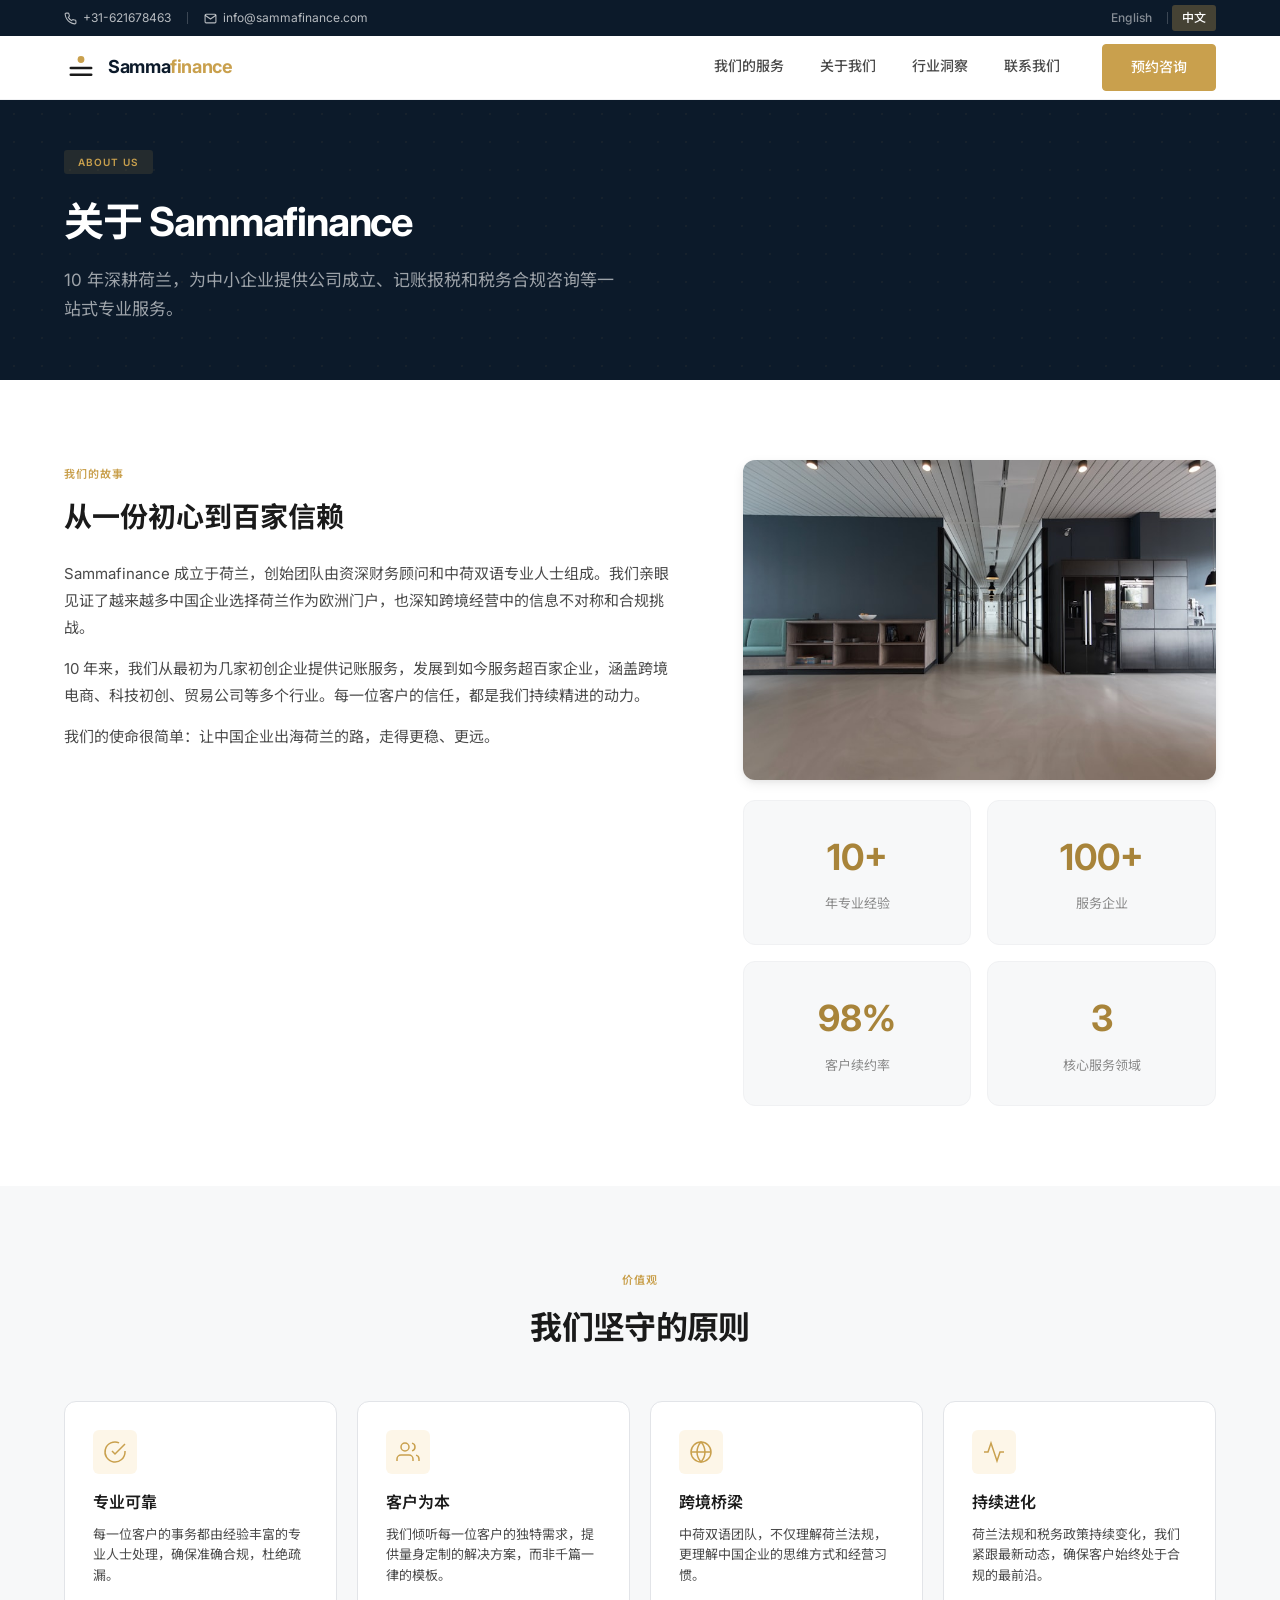
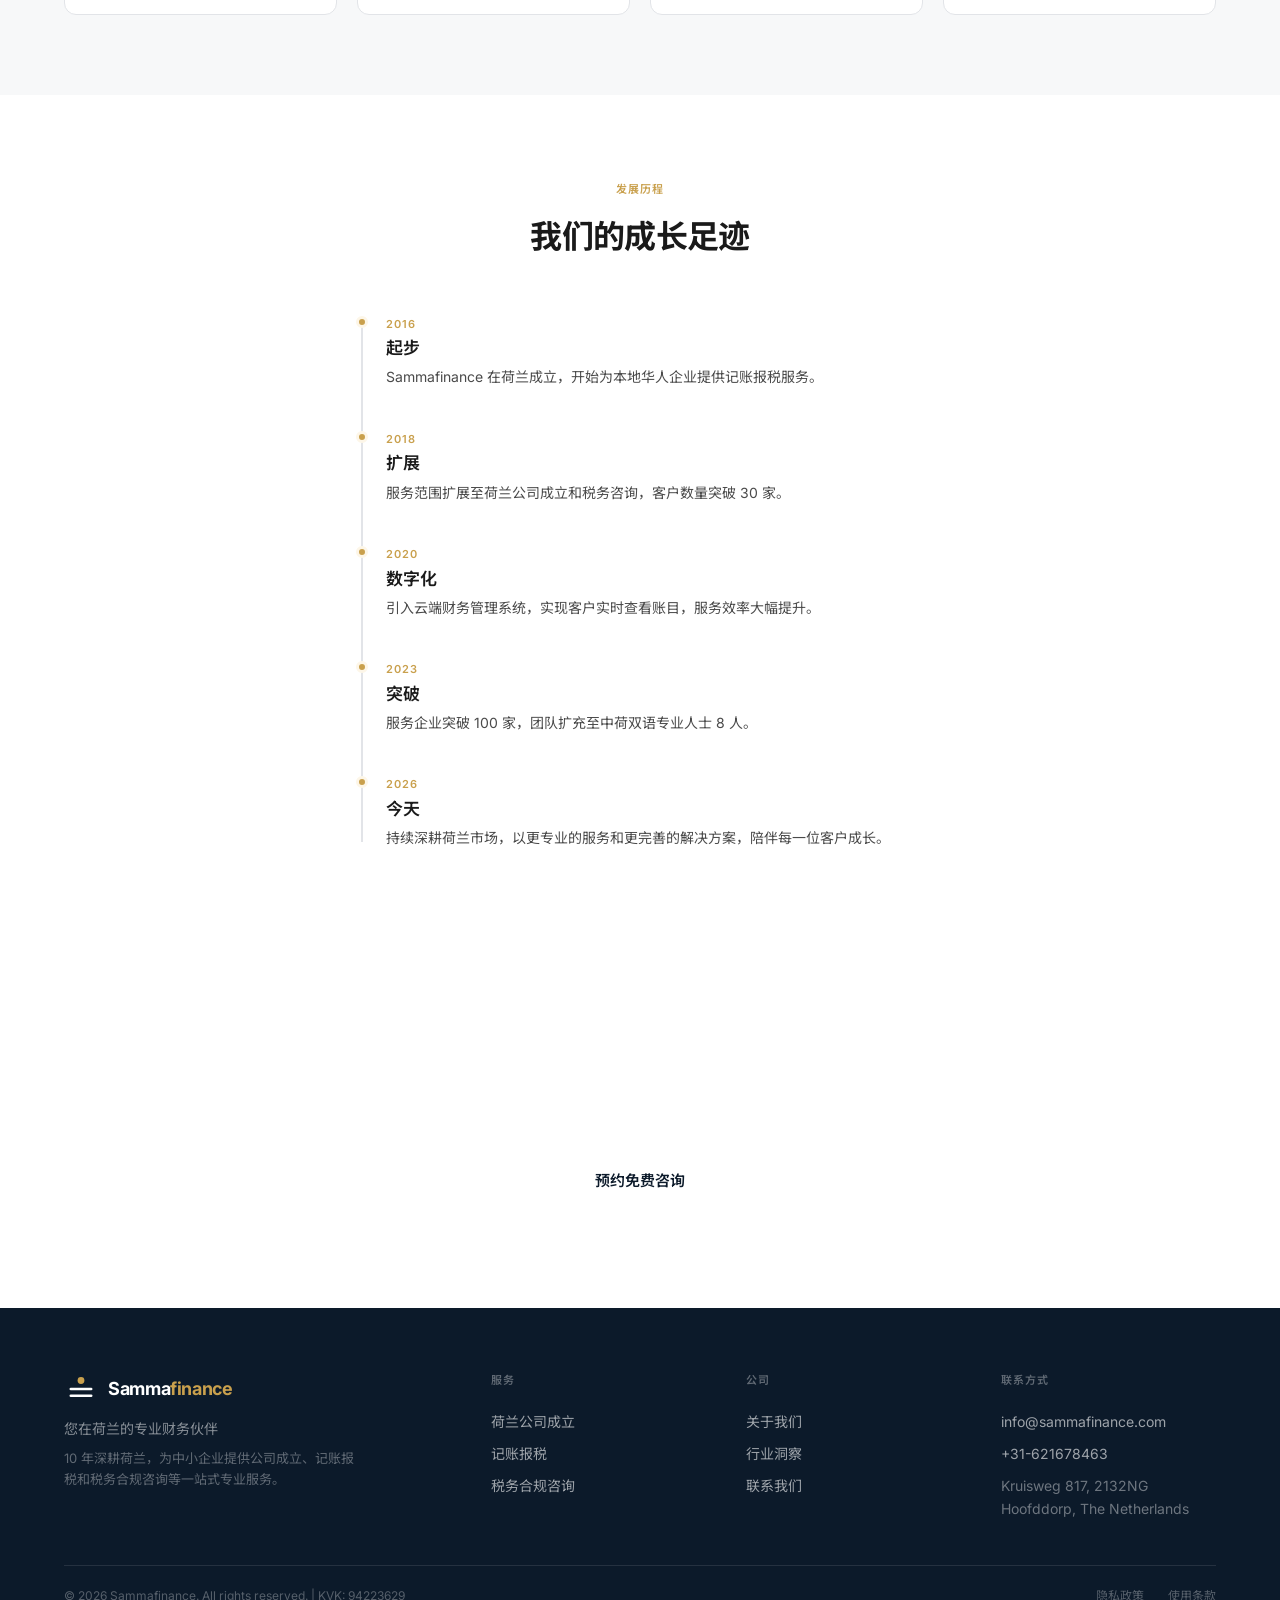
==== commit 267bfcce: "Update contact email to info@sammafinance.com" ====
--- a/about.html
+++ b/about.html
@@ -19,7 +19,7 @@
       <div class="top-bar-left">
         <a href="tel:+31621678463"><svg width="13" height="13" viewBox="0 0 24 24" fill="none" stroke="currentColor" stroke-width="2"><path d="M22 16.92v3a2 2 0 0 1-2.18 2 19.79 19.79 0 0 1-8.63-3.07 19.5 19.5 0 0 1-6-6 19.79 19.79 0 0 1-3.07-8.67A2 2 0 0 1 4.11 2h3a2 2 0 0 1 2 1.72c.12.96.36 1.9.7 2.81a2 2 0 0 1-.45 2.11L8.09 9.91a16 16 0 0 0 6 6l1.27-1.27a2 2 0 0 1 2.11-.45c.91.34 1.85.58 2.81.7A2 2 0 0 1 22 16.92z"/></svg> +31-621678463</a>
         <span class="top-divider"></span>
-        <a href="mailto:sammafinance@outlook.com"><svg width="13" height="13" viewBox="0 0 24 24" fill="none" stroke="currentColor" stroke-width="2"><path d="M4 4h16c1.1 0 2 .9 2 2v12c0 1.1-.9 2-2 2H4c-1.1 0-2-.9-2-2V6c0-1.1.9-2 2-2z"/><polyline points="22,6 12,13 2,6"/></svg> sammafinance@outlook.com</a>
+        <a href="mailto:info@sammafinance.com"><svg width="13" height="13" viewBox="0 0 24 24" fill="none" stroke="currentColor" stroke-width="2"><path d="M4 4h16c1.1 0 2 .9 2 2v12c0 1.1-.9 2-2 2H4c-1.1 0-2-.9-2-2V6c0-1.1.9-2 2-2z"/><polyline points="22,6 12,13 2,6"/></svg> info@sammafinance.com</a>
       </div>
       <div class="top-bar-right"><a href="#" class="lang-switch" data-lang="en" data-i18n="top.lang.en">English</a><span class="top-divider"></span><a href="#" class="lang-switch" data-lang="zh" data-i18n="top.lang.zh">中文</a></div>
     </div>
@@ -212,7 +212,7 @@
         <div class="ft-brand"><a href="index.html" class="logo"><span class="logo-mark"><svg viewBox="0 0 40 40" fill="none" xmlns="http://www.w3.org/2000/svg"><circle cx="20" cy="10" r="4" fill="#C9A04D"/><line x1="8" y1="20" x2="32" y2="20" stroke="#fff" stroke-width="3" stroke-linecap="round"/><line x1="8" y1="28" x2="32" y2="28" stroke="#fff" stroke-width="3" stroke-linecap="round"/></svg></span><span class="logo-name">Samma<span class="logo-accent">finance</span></span></a><p class="ft-tagline" data-i18n="ft.tagline">您在荷兰的专业财务伙伴</p><p class="ft-desc" data-i18n="ft.desc">10 年深耕荷兰，为中小企业提供公司成立、记账报税和税务合规咨询等一站式专业服务。</p></div>
         <div class="ft-links"><h4 data-i18n="ft.services">服务</h4><a href="services.html#formation" data-i18n="ft.formation">荷兰公司成立</a><a href="services.html#accounting" data-i18n="ft.accounting">记账报税</a><a href="services.html#tax" data-i18n="ft.tax">税务合规咨询</a></div>
         <div class="ft-links"><h4 data-i18n="ft.company">公司</h4><a href="about.html" data-i18n="ft.about">关于我们</a><a href="services.html#insights" data-i18n="ft.insights">行业洞察</a><a href="contact.html" data-i18n="ft.contactus">联系我们</a></div>
-        <div class="ft-links"><h4 data-i18n="ft.contact">联系方式</h4><a href="mailto:sammafinance@outlook.com">sammafinance@outlook.com</a><a href="tel:+31621678463">+31-621678463</a><span class="ft-office">Kruisweg 817, 2132NG<br>Hoofddorp, The Netherlands</span></div>
+        <div class="ft-links"><h4 data-i18n="ft.contact">联系方式</h4><a href="mailto:info@sammafinance.com">info@sammafinance.com</a><a href="tel:+31621678463">+31-621678463</a><span class="ft-office">Kruisweg 817, 2132NG<br>Hoofddorp, The Netherlands</span></div>
       </div>
       <div class="footer-bottom"><p>&copy; 2026 Sammafinance. All rights reserved. | KVK: 94223629</p><div class="fb-legal"><a href="#" data-i18n="ft.privacy">隐私政策</a><a href="#" data-i18n="ft.terms">使用条款</a></div></div>
     </div>
